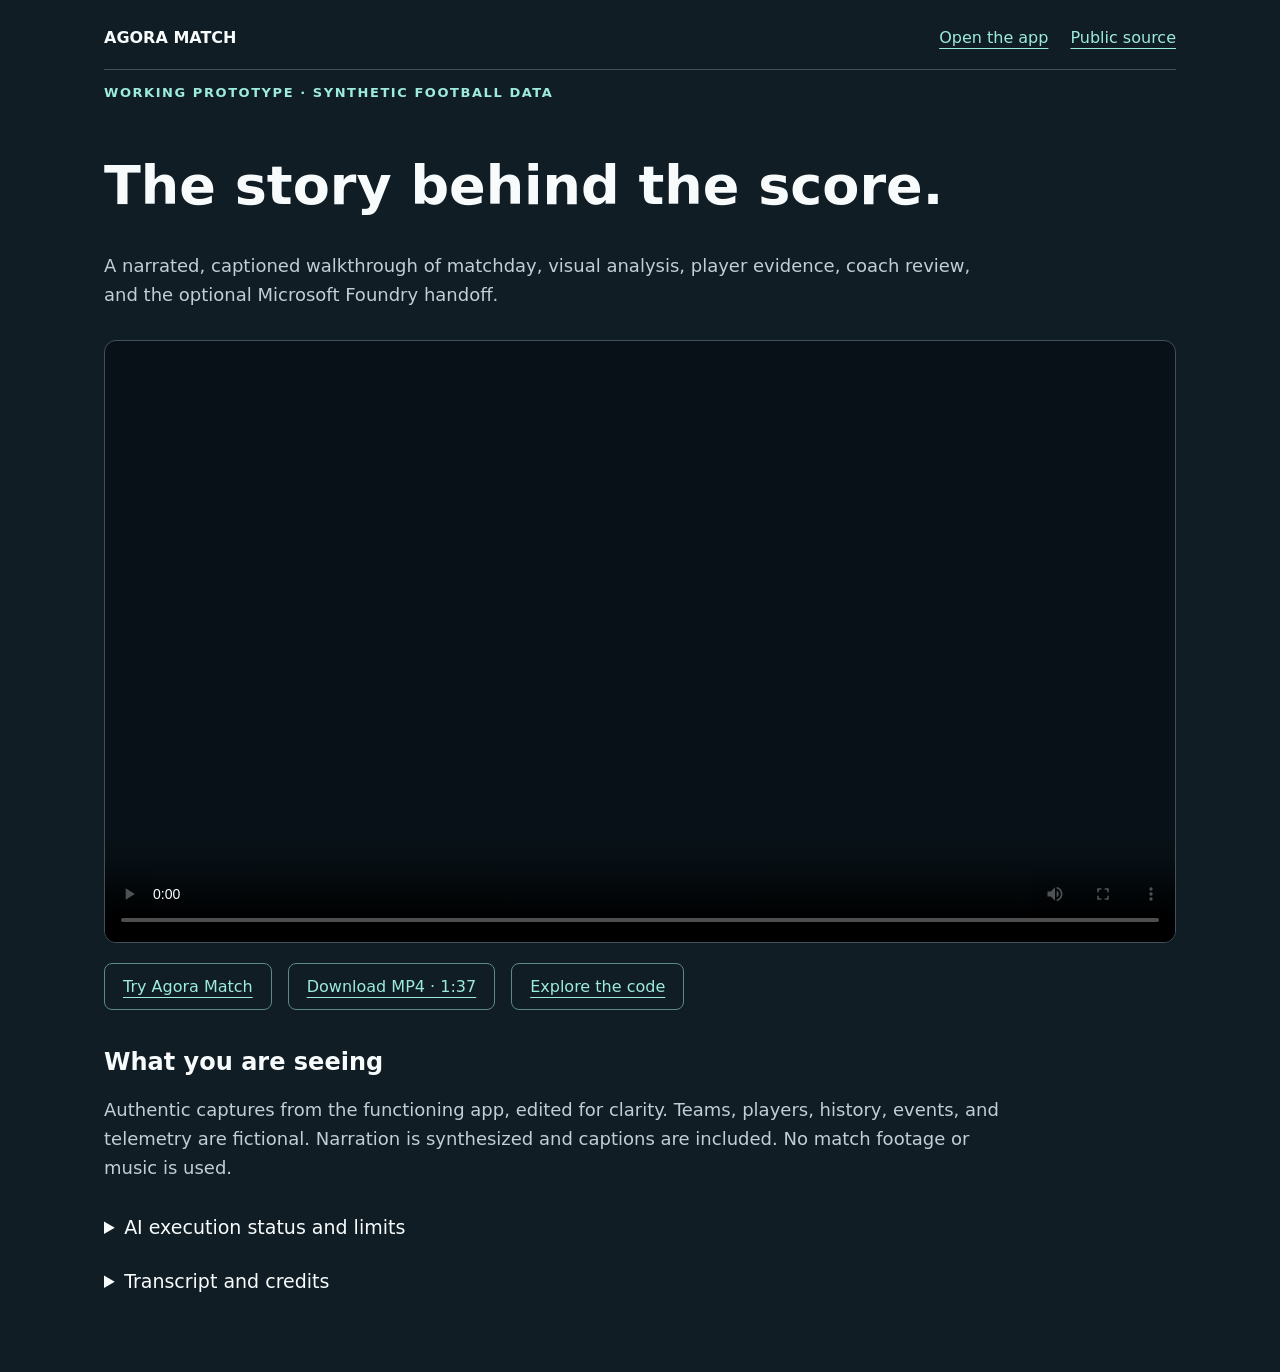
==== static/showcase.html @ c2f85eb6 "Publish Agora Match: reproducible synthetic intelligence, role UI, checked Foundry integration, and " ====
<!doctype html>
<html lang="en">
<head>
  <meta charset="utf-8"><meta name="viewport" content="width=device-width,initial-scale=1">
  <title>Agora Match — the 97-second walkthrough</title>
  <meta name="description" content="See the working Agora Match prototype: three roles, evidence-linked match intelligence, and an optional checked Microsoft Foundry workflow.">
  <style>
    :root{color-scheme:dark;font-family:system-ui,sans-serif;background:#101d25;color:#f7fbfc}
    *{box-sizing:border-box}body{max-width:1120px;margin:auto;padding:28px 24px 64px}header{display:flex;align-items:center;justify-content:space-between;gap:20px;border-bottom:1px solid #40515b;padding-bottom:22px}a{color:#9cebdc;text-underline-offset:5px}nav{display:flex;gap:22px;flex-wrap:wrap}h1{font-size:clamp(30px,5vw,54px);line-height:1.12;max-width:900px;margin-top:52px}p{font-size:18px;line-height:1.6;color:#c1ced5;max-width:900px}video{display:block;width:100%;aspect-ratio:16/9;background:#081117;border:1px solid #40515b;border-radius:12px;margin:30px 0 20px}h2{font-size:24px;margin-top:38px}.links{display:flex;gap:16px;flex-wrap:wrap}.links a{padding:13px 18px;border:1px solid #5d8a82;border-radius:8px}summary{cursor:pointer;padding:16px 0;font-size:19px}details p{font-size:16px}a:focus-visible,summary:focus-visible{outline:3px solid #fff;outline-offset:5px}.label{color:#9cebdc;letter-spacing:.12em;font-size:13px;font-weight:700}
  </style>
</head>
<body>
  <header><strong>AGORA MATCH</strong><nav aria-label="Project links"><a href="/">Open the app</a><a href="https://github.com/rafaelnikitas/agora-match">Public source</a></nav></header>
  <main>
    <p class="label">WORKING PROTOTYPE · SYNTHETIC FOOTBALL DATA</p>
    <h1>The story behind the score.</h1>
    <p>A narrated, captioned walkthrough of matchday, visual analysis, player evidence, coach review, and the optional Microsoft Foundry handoff.</p>
    <video controls preload="metadata" poster="https://playerlens-match-intelligence.russettitan64.chatgpt.site/media/agora-match-poster.jpg" aria-label="Agora Match narrated demonstration">
      <source src="https://playerlens-match-intelligence.russettitan64.chatgpt.site/media/agora-match-demo.mp4" type="video/mp4">
      <track kind="captions" src="https://playerlens-match-intelligence.russettitan64.chatgpt.site/media/agora-match-demo.vtt" srclang="en" label="English" default>
      Your browser cannot play this video. Use the download link below.
    </video>
    <div class="links"><a href="/">Try Agora Match</a><a href="https://playerlens-match-intelligence.russettitan64.chatgpt.site/media/agora-match-demo.mp4" download>Download MP4 · 1:37</a><a href="https://github.com/rafaelnikitas/agora-match">Explore the code</a></div>
    <h2>What you are seeing</h2>
    <p>Authentic captures from the functioning app, edited for clarity. Teams, players, history, events, and telemetry are fictional. Narration is synthesized and captions are included. No match footage or music is used.</p>
    <details><summary>AI execution status and limits</summary><p>The public demo uses deterministic responses. The source includes an optional Microsoft Foundry analyst, narrator, and reviewer workflow. Live model evaluation and Azure deployment remain unverified. Local regression checks are not a live LLM accuracy score. Player positions are minute-sampled; the second-by-second ball path is illustrative interpolation constrained by event locations.</p></details>
    <details><summary>Transcript and credits</summary><p><a href="https://playerlens-match-intelligence.russettitan64.chatgpt.site/media/agora-match-demo.vtt">Read the caption transcript</a>. Voice generated with Piper using the en_US-ljspeech-high voice; the LJ Speech source dataset is public domain. See the repository's demo asset credits for the model card and production details.</p></details>
  </main>
</body>
</html>
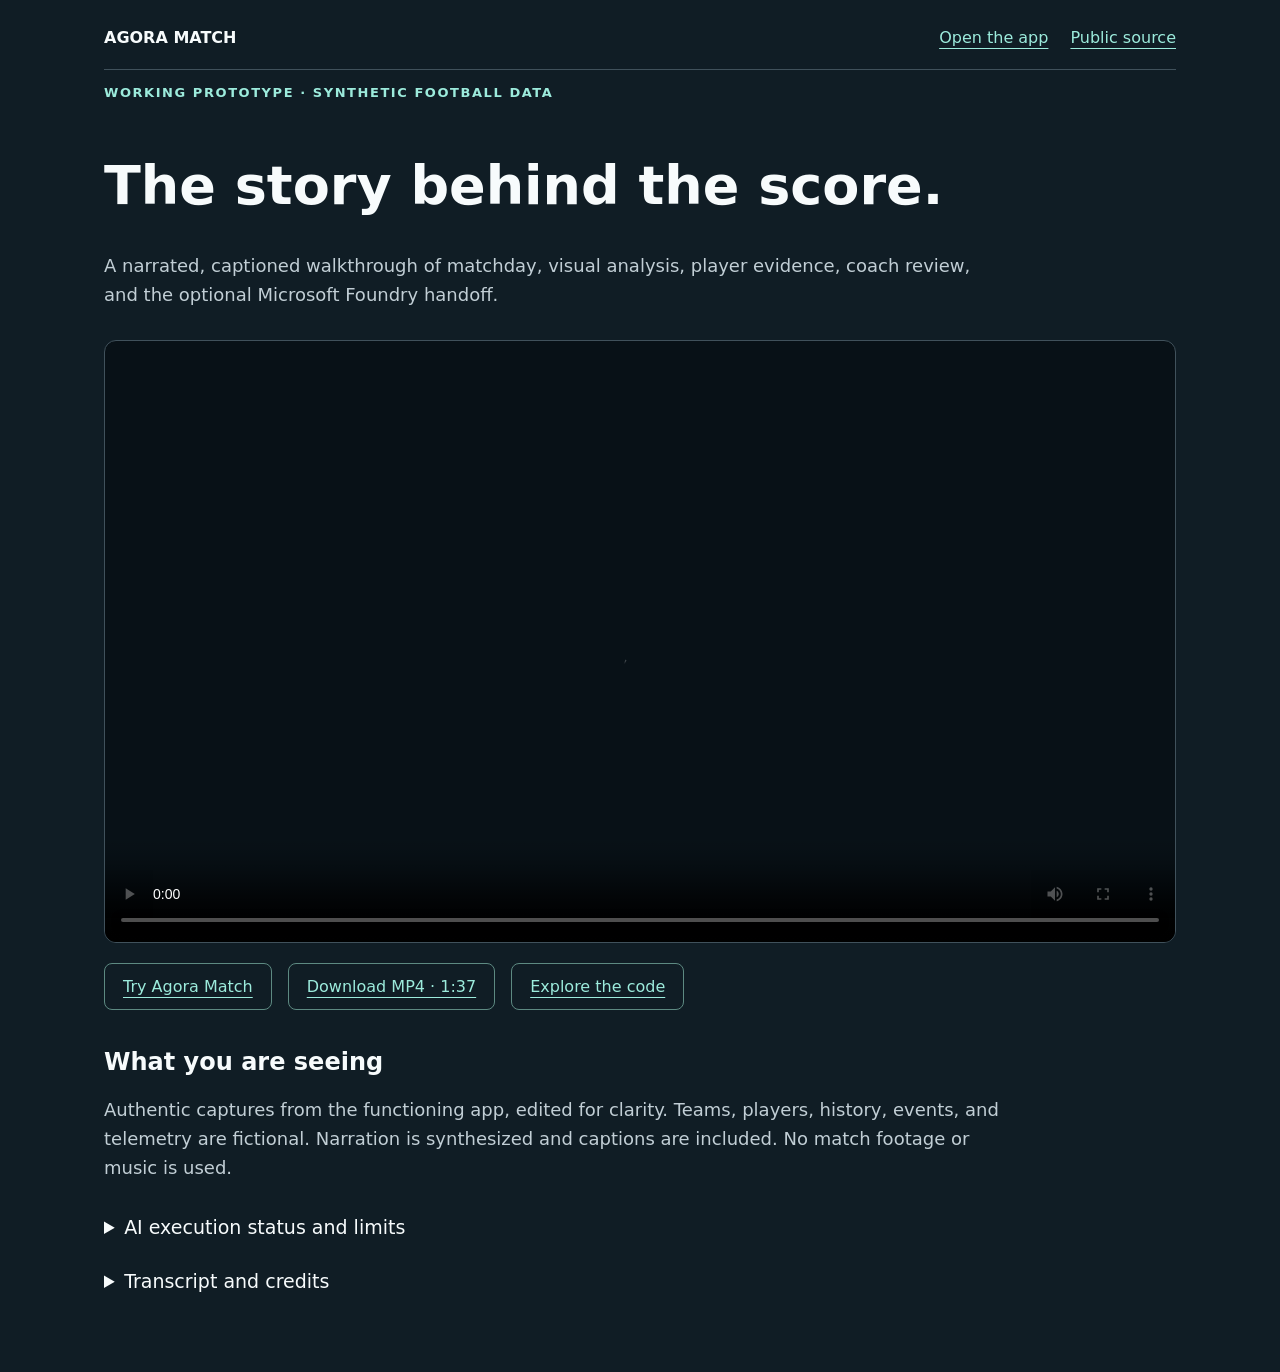
==== commit 59fdaddd: "Avoid duplicate captions in the demo viewer" ====
--- a/static/showcase.html
+++ b/static/showcase.html
@@ -17,7 +17,7 @@
     <p>A narrated, captioned walkthrough of matchday, visual analysis, player evidence, coach review, and the optional Microsoft Foundry handoff.</p>
     <video controls preload="metadata" poster="https://playerlens-match-intelligence.russettitan64.chatgpt.site/media/agora-match-poster.jpg" aria-label="Agora Match narrated demonstration">
       <source src="https://playerlens-match-intelligence.russettitan64.chatgpt.site/media/agora-match-demo.mp4" type="video/mp4">
-      <track kind="captions" src="https://playerlens-match-intelligence.russettitan64.chatgpt.site/media/agora-match-demo.vtt" srclang="en" label="English" default>
+      <track kind="captions" src="https://playerlens-match-intelligence.russettitan64.chatgpt.site/media/agora-match-demo.vtt" srclang="en" label="English">
       Your browser cannot play this video. Use the download link below.
     </video>
     <div class="links"><a href="/">Try Agora Match</a><a href="https://playerlens-match-intelligence.russettitan64.chatgpt.site/media/agora-match-demo.mp4" download>Download MP4 · 1:37</a><a href="https://github.com/rafaelnikitas/agora-match">Explore the code</a></div>
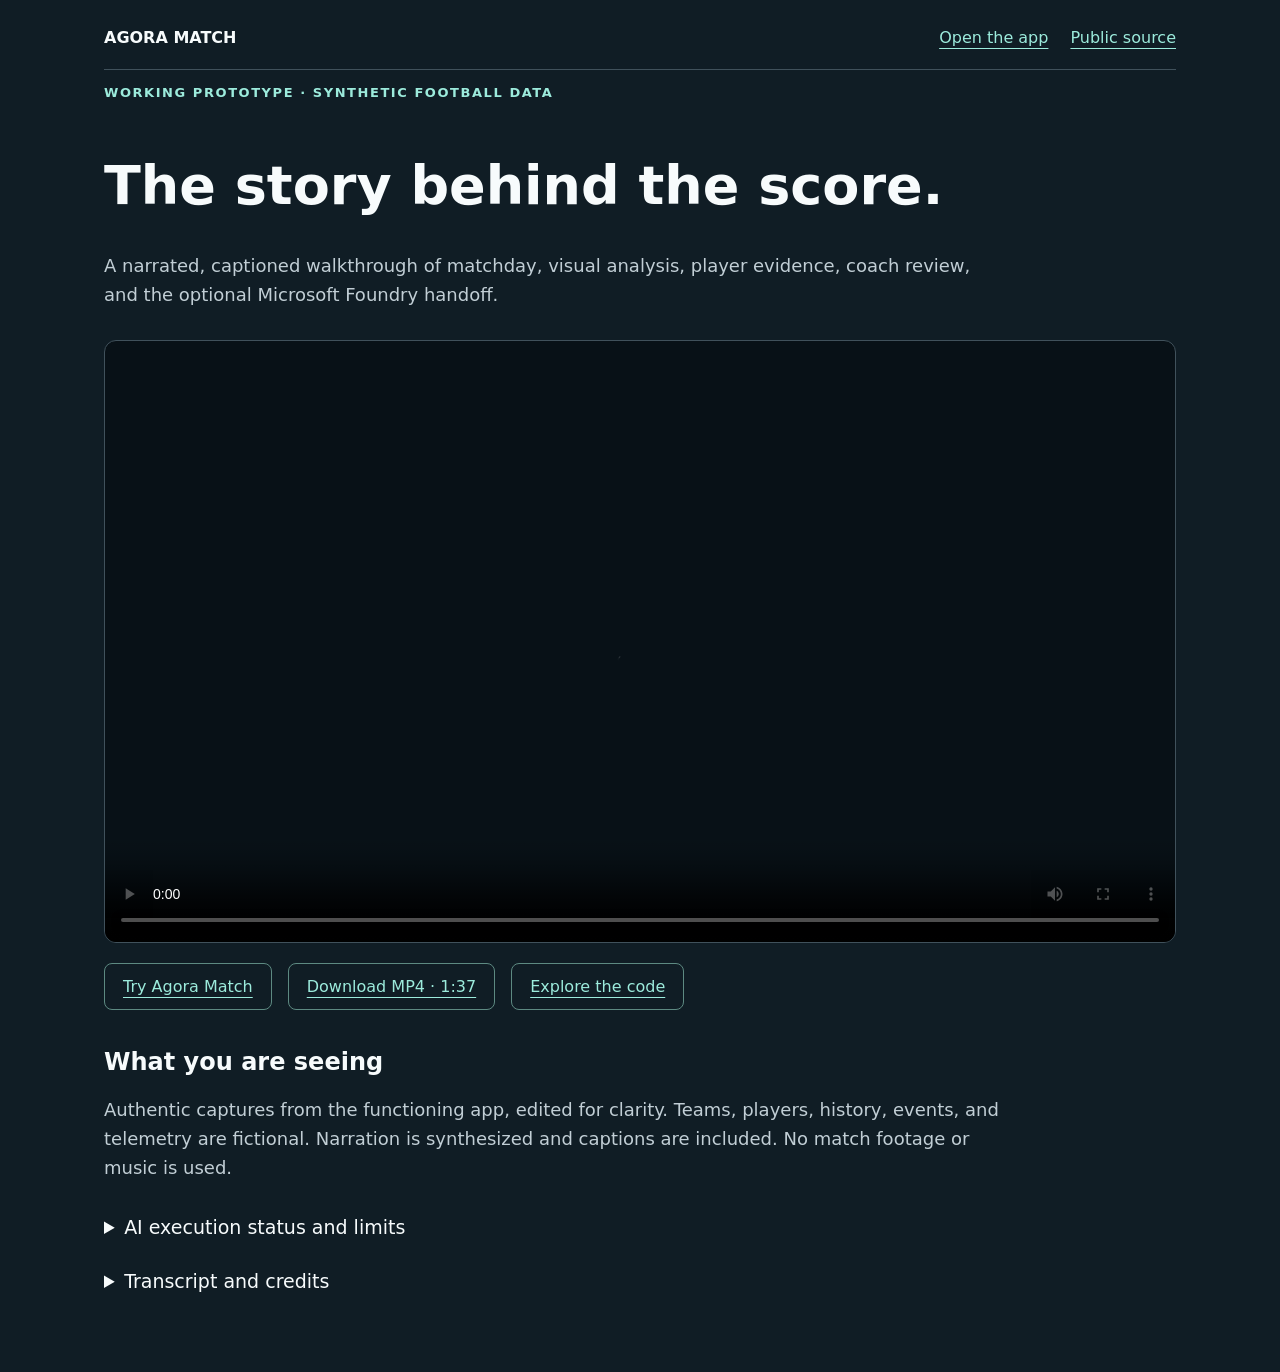
==== commit c628dfa4: "Use the new agoramatch public app and demo URLs throughout documentation" ====
--- a/static/showcase.html
+++ b/static/showcase.html
@@ -15,16 +15,16 @@
     <p class="label">WORKING PROTOTYPE · SYNTHETIC FOOTBALL DATA</p>
     <h1>The story behind the score.</h1>
     <p>A narrated, captioned walkthrough of matchday, visual analysis, player evidence, coach review, and the optional Microsoft Foundry handoff.</p>
-    <video controls preload="metadata" poster="https://playerlens-match-intelligence.russettitan64.chatgpt.site/media/agora-match-poster.jpg" aria-label="Agora Match narrated demonstration">
-      <source src="https://playerlens-match-intelligence.russettitan64.chatgpt.site/media/agora-match-demo.mp4" type="video/mp4">
-      <track kind="captions" src="https://playerlens-match-intelligence.russettitan64.chatgpt.site/media/agora-match-demo.vtt" srclang="en" label="English">
+    <video controls preload="metadata" poster="https://agoramatch.russettitan64.chatgpt.site/media/agora-match-poster.jpg" aria-label="Agora Match narrated demonstration">
+      <source src="https://agoramatch.russettitan64.chatgpt.site/media/agora-match-demo.mp4" type="video/mp4">
+      <track kind="captions" src="https://agoramatch.russettitan64.chatgpt.site/media/agora-match-demo.vtt" srclang="en" label="English">
       Your browser cannot play this video. Use the download link below.
     </video>
-    <div class="links"><a href="/">Try Agora Match</a><a href="https://playerlens-match-intelligence.russettitan64.chatgpt.site/media/agora-match-demo.mp4" download>Download MP4 · 1:37</a><a href="https://github.com/rafaelnikitas/agora-match">Explore the code</a></div>
+    <div class="links"><a href="/">Try Agora Match</a><a href="https://agoramatch.russettitan64.chatgpt.site/media/agora-match-demo.mp4" download>Download MP4 · 1:37</a><a href="https://github.com/rafaelnikitas/agora-match">Explore the code</a></div>
     <h2>What you are seeing</h2>
     <p>Authentic captures from the functioning app, edited for clarity. Teams, players, history, events, and telemetry are fictional. Narration is synthesized and captions are included. No match footage or music is used.</p>
     <details><summary>AI execution status and limits</summary><p>The public demo uses deterministic responses. The source includes an optional Microsoft Foundry analyst, narrator, and reviewer workflow. Live model evaluation and Azure deployment remain unverified. Local regression checks are not a live LLM accuracy score. Player positions are minute-sampled; the second-by-second ball path is illustrative interpolation constrained by event locations.</p></details>
-    <details><summary>Transcript and credits</summary><p><a href="https://playerlens-match-intelligence.russettitan64.chatgpt.site/media/agora-match-demo.vtt">Read the caption transcript</a>. Voice generated with Piper using the en_US-ljspeech-high voice; the LJ Speech source dataset is public domain. See the repository's demo asset credits for the model card and production details.</p></details>
+    <details><summary>Transcript and credits</summary><p><a href="https://agoramatch.russettitan64.chatgpt.site/media/agora-match-demo.vtt">Read the caption transcript</a>. Voice generated with Piper using the en_US-ljspeech-high voice; the LJ Speech source dataset is public domain. See the repository's demo asset credits for the model card and production details.</p></details>
   </main>
 </body>
 </html>
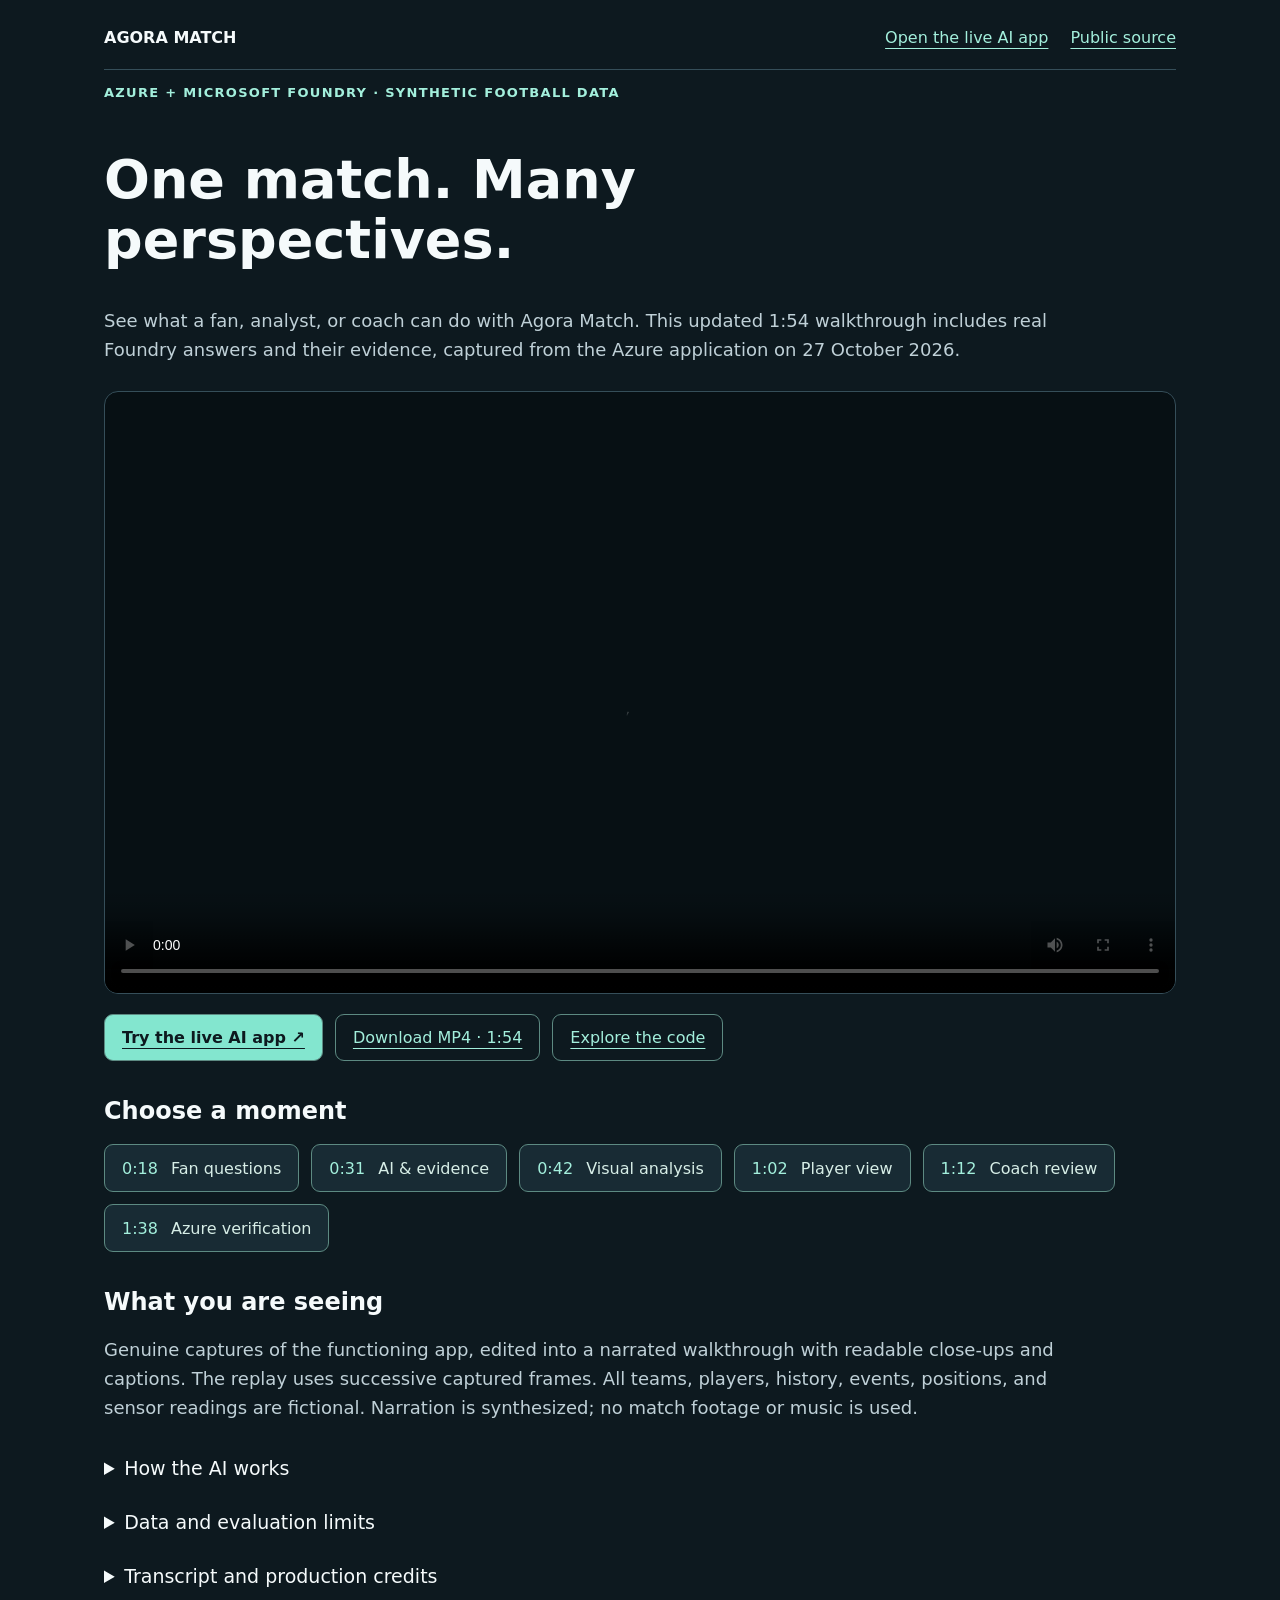
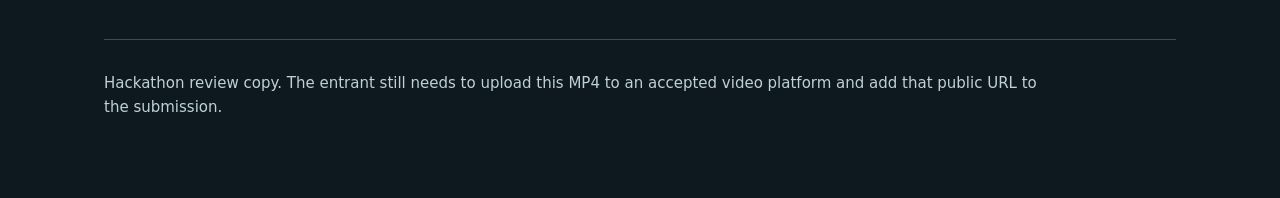
==== commit ddc9a3ba: "Publish updated Azure and Foundry customer demo, captions, and submission notes" ====
--- a/static/showcase.html
+++ b/static/showcase.html
@@ -2,29 +2,41 @@
 <html lang="en">
 <head>
   <meta charset="utf-8"><meta name="viewport" content="width=device-width,initial-scale=1">
-  <title>Agora Match — the 97-second walkthrough</title>
-  <meta name="description" content="See the working Agora Match prototype: three roles, evidence-linked match intelligence, and an optional checked Microsoft Foundry workflow.">
+  <title>Agora Match — Azure &amp; Foundry demo</title>
+  <meta name="description" content="A 114-second customer walkthrough: Fan, Analyst, Coach, real Microsoft Foundry answers, visible evidence, and Azure deployment.">
   <style>
-    :root{color-scheme:dark;font-family:system-ui,sans-serif;background:#101d25;color:#f7fbfc}
-    *{box-sizing:border-box}body{max-width:1120px;margin:auto;padding:28px 24px 64px}header{display:flex;align-items:center;justify-content:space-between;gap:20px;border-bottom:1px solid #40515b;padding-bottom:22px}a{color:#9cebdc;text-underline-offset:5px}nav{display:flex;gap:22px;flex-wrap:wrap}h1{font-size:clamp(30px,5vw,54px);line-height:1.12;max-width:900px;margin-top:52px}p{font-size:18px;line-height:1.6;color:#c1ced5;max-width:900px}video{display:block;width:100%;aspect-ratio:16/9;background:#081117;border:1px solid #40515b;border-radius:12px;margin:30px 0 20px}h2{font-size:24px;margin-top:38px}.links{display:flex;gap:16px;flex-wrap:wrap}.links a{padding:13px 18px;border:1px solid #5d8a82;border-radius:8px}summary{cursor:pointer;padding:16px 0;font-size:19px}details p{font-size:16px}a:focus-visible,summary:focus-visible{outline:3px solid #fff;outline-offset:5px}.label{color:#9cebdc;letter-spacing:.12em;font-size:13px;font-weight:700}
+    :root{color-scheme:dark;font-family:system-ui,sans-serif;background:#0d191f;color:#f5fafb}
+    *{box-sizing:border-box}body{max-width:1120px;margin:auto;padding:28px 24px 64px}header{display:flex;align-items:center;justify-content:space-between;gap:20px;border-bottom:1px solid #354e59;padding-bottom:22px}a{color:#a3efdc;text-underline-offset:5px}nav{display:flex;gap:22px;flex-wrap:wrap}h1{font-size:clamp(30px,5vw,54px);line-height:1.12;max-width:900px;margin-top:46px}p{font-size:18px;line-height:1.6;color:#bfd0d7;max-width:960px}video{display:block;width:100%;aspect-ratio:16/9;background:#071014;border:1px solid #354e59;border-radius:14px;margin:26px 0 20px}h2{font-size:24px;margin-top:36px}.links,.chapters{display:flex;gap:12px;flex-wrap:wrap}.links a,.chapters button{padding:13px 17px;border:1px solid #5d8a82;border-radius:9px;font:inherit}.chapters button{color:#d7eee7;background:#182b34;cursor:pointer;min-height:48px}.links .primary{background:#83e6cf;color:#0d191f;font-weight:700}summary{cursor:pointer;padding:16px 0;font-size:19px}details p{font-size:16px}a:focus-visible,button:focus-visible,summary:focus-visible{outline:3px solid #fff;outline-offset:5px}.label{color:#a3efdc;letter-spacing:.1em;font-size:13px;font-weight:700}.note{font-size:15px}.chapters span{color:#a3efdc;font-variant-numeric:tabular-nums;margin-right:8px}footer{border-top:1px solid #354e59;margin-top:36px;padding-top:16px}
   </style>
 </head>
 <body>
-  <header><strong>AGORA MATCH</strong><nav aria-label="Project links"><a href="/">Open the app</a><a href="https://github.com/rafaelnikitas/agora-match">Public source</a></nav></header>
+  <header><strong>AGORA MATCH</strong><nav aria-label="Project links"><a href="https://agora-demo-d3ysdvzmwpuoi.orangewater-9594c3f1.swedencentral.azurecontainerapps.io/">Open the live AI app</a><a href="https://github.com/rafaelnikitas/agora-match">Public source</a></nav></header>
   <main>
-    <p class="label">WORKING PROTOTYPE · SYNTHETIC FOOTBALL DATA</p>
-    <h1>The story behind the score.</h1>
-    <p>A narrated, captioned walkthrough of matchday, visual analysis, player evidence, coach review, and the optional Microsoft Foundry handoff.</p>
-    <video controls preload="metadata" poster="https://agoramatch.russettitan64.chatgpt.site/media/agora-match-poster.jpg" aria-label="Agora Match narrated demonstration">
-      <source src="https://agoramatch.russettitan64.chatgpt.site/media/agora-match-demo.mp4" type="video/mp4">
-      <track kind="captions" src="https://agoramatch.russettitan64.chatgpt.site/media/agora-match-demo.vtt" srclang="en" label="English">
+    <p class="label">AZURE + MICROSOFT FOUNDRY · SYNTHETIC FOOTBALL DATA</p>
+    <h1>One match. Many perspectives.</h1>
+    <p>See what a fan, analyst, or coach can do with Agora Match. This updated 1:54 walkthrough includes real Foundry answers and their evidence, captured from the Azure application on 27 October 2026.</p>
+    <video id="demo-video" controls playsinline preload="metadata" poster="https://agoramatch.russettitan64.chatgpt.site/media/agora-match-azure-poster.jpg" aria-label="Agora Match narrated Azure and Foundry demonstration">
+      <source src="https://agoramatch.russettitan64.chatgpt.site/media/agora-match-azure-demo.mp4" type="video/mp4">
+      <track kind="captions" src="https://agoramatch.russettitan64.chatgpt.site/media/agora-match-azure-demo.vtt" srclang="en" label="English">
       Your browser cannot play this video. Use the download link below.
     </video>
-    <div class="links"><a href="/">Try Agora Match</a><a href="https://agoramatch.russettitan64.chatgpt.site/media/agora-match-demo.mp4" download>Download MP4 · 1:37</a><a href="https://github.com/rafaelnikitas/agora-match">Explore the code</a></div>
+    <div class="links"><a class="primary" href="https://agora-demo-d3ysdvzmwpuoi.orangewater-9594c3f1.swedencentral.azurecontainerapps.io/">Try the live AI app ↗</a><a href="https://agoramatch.russettitan64.chatgpt.site/media/agora-match-azure-demo.mp4" download>Download MP4 · 1:54</a><a href="https://github.com/rafaelnikitas/agora-match">Explore the code</a></div>
+    <h2>Choose a moment</h2>
+    <div class="chapters" role="group" aria-label="Jump to a video chapter">
+      <button type="button" data-time="18"><span>0:18</span> Fan questions</button>
+      <button type="button" data-time="31"><span>0:31</span> AI &amp; evidence</button>
+      <button type="button" data-time="42"><span>0:42</span> Visual analysis</button>
+      <button type="button" data-time="62"><span>1:02</span> Player view</button>
+      <button type="button" data-time="72"><span>1:12</span> Coach review</button>
+      <button type="button" data-time="98"><span>1:38</span> Azure verification</button>
+    </div>
     <h2>What you are seeing</h2>
-    <p>Authentic captures from the functioning app, edited for clarity. Teams, players, history, events, and telemetry are fictional. Narration is synthesized and captions are included. No match footage or music is used.</p>
-    <details><summary>AI execution status and limits</summary><p>The public demo uses deterministic responses. The source includes an optional Microsoft Foundry analyst, narrator, and reviewer workflow. Live model evaluation and Azure deployment remain unverified. Local regression checks are not a live LLM accuracy score. Player positions are minute-sampled; the second-by-second ball path is illustrative interpolation constrained by event locations.</p></details>
-    <details><summary>Transcript and credits</summary><p><a href="https://agoramatch.russettitan64.chatgpt.site/media/agora-match-demo.vtt">Read the caption transcript</a>. Voice generated with Piper using the en_US-ljspeech-high voice; the LJ Speech source dataset is public domain. See the repository's demo asset credits for the model card and production details.</p></details>
+    <p>Genuine captures of the functioning app, edited into a narrated walkthrough with readable close-ups and captions. The replay uses successive captured frames. All teams, players, history, events, positions, and sensor readings are fictional. Narration is synthesized; no match footage or music is used.</p>
+    <details><summary>How the AI works</summary><p>The Azure app uses managed identity to invoke GPT-OSS-120B in Microsoft Foundry. Three specialist stages share that model: match analyst, audience narrator, and evidence reviewer. Custom Python code orchestrates them, preserves canonical fact values and source IDs, and allows one controlled correction before an evidence fallback. The recorded answers show actual model execution. <a href="https://github.com/rafaelnikitas/agora-match/blob/main/docs/azure-live-verification.md">Read the live verification report</a>.</p></details>
+    <details><summary>Data and evaluation limits</summary><p>The recorded acceptance run passed 21 expected topic/evidence checks with 21 fresh AI answers; five drafts recovered through a bounded correction. These fixed development cases do not establish semantic accuracy or superiority over a single-agent approach. Human quality review remains pending. Player positions are minute-sampled; the ball path is illustrative interpolation constrained by event locations. Coach cues support review and do not diagnose fatigue or establish marking responsibility. The <a href="/">separate static fallback</a> uses deterministic answers.</p></details>
+    <details><summary>Transcript and production credits</summary><p><a href="https://agoramatch.russettitan64.chatgpt.site/media/agora-match-azure-demo.vtt">Read the caption transcript</a>. Voice generated with Piper using en_US-ljspeech-high, based on the public-domain LJ Speech dataset. <a href="https://github.com/rafaelnikitas/agora-match/blob/main/docs/demo-assets.md">Production details and model credits</a>.</p></details>
+    <footer><p class="note">Hackathon review copy. The entrant still needs to upload this MP4 to an accepted video platform and add that public URL to the submission.</p></footer>
   </main>
+  <script>const video=document.getElementById('demo-video');document.querySelectorAll('[data-time]').forEach(button=>button.addEventListener('click',()=>{video.currentTime=Number(button.dataset.time);video.play().catch(()=>{});video.focus();}));</script>
 </body>
 </html>
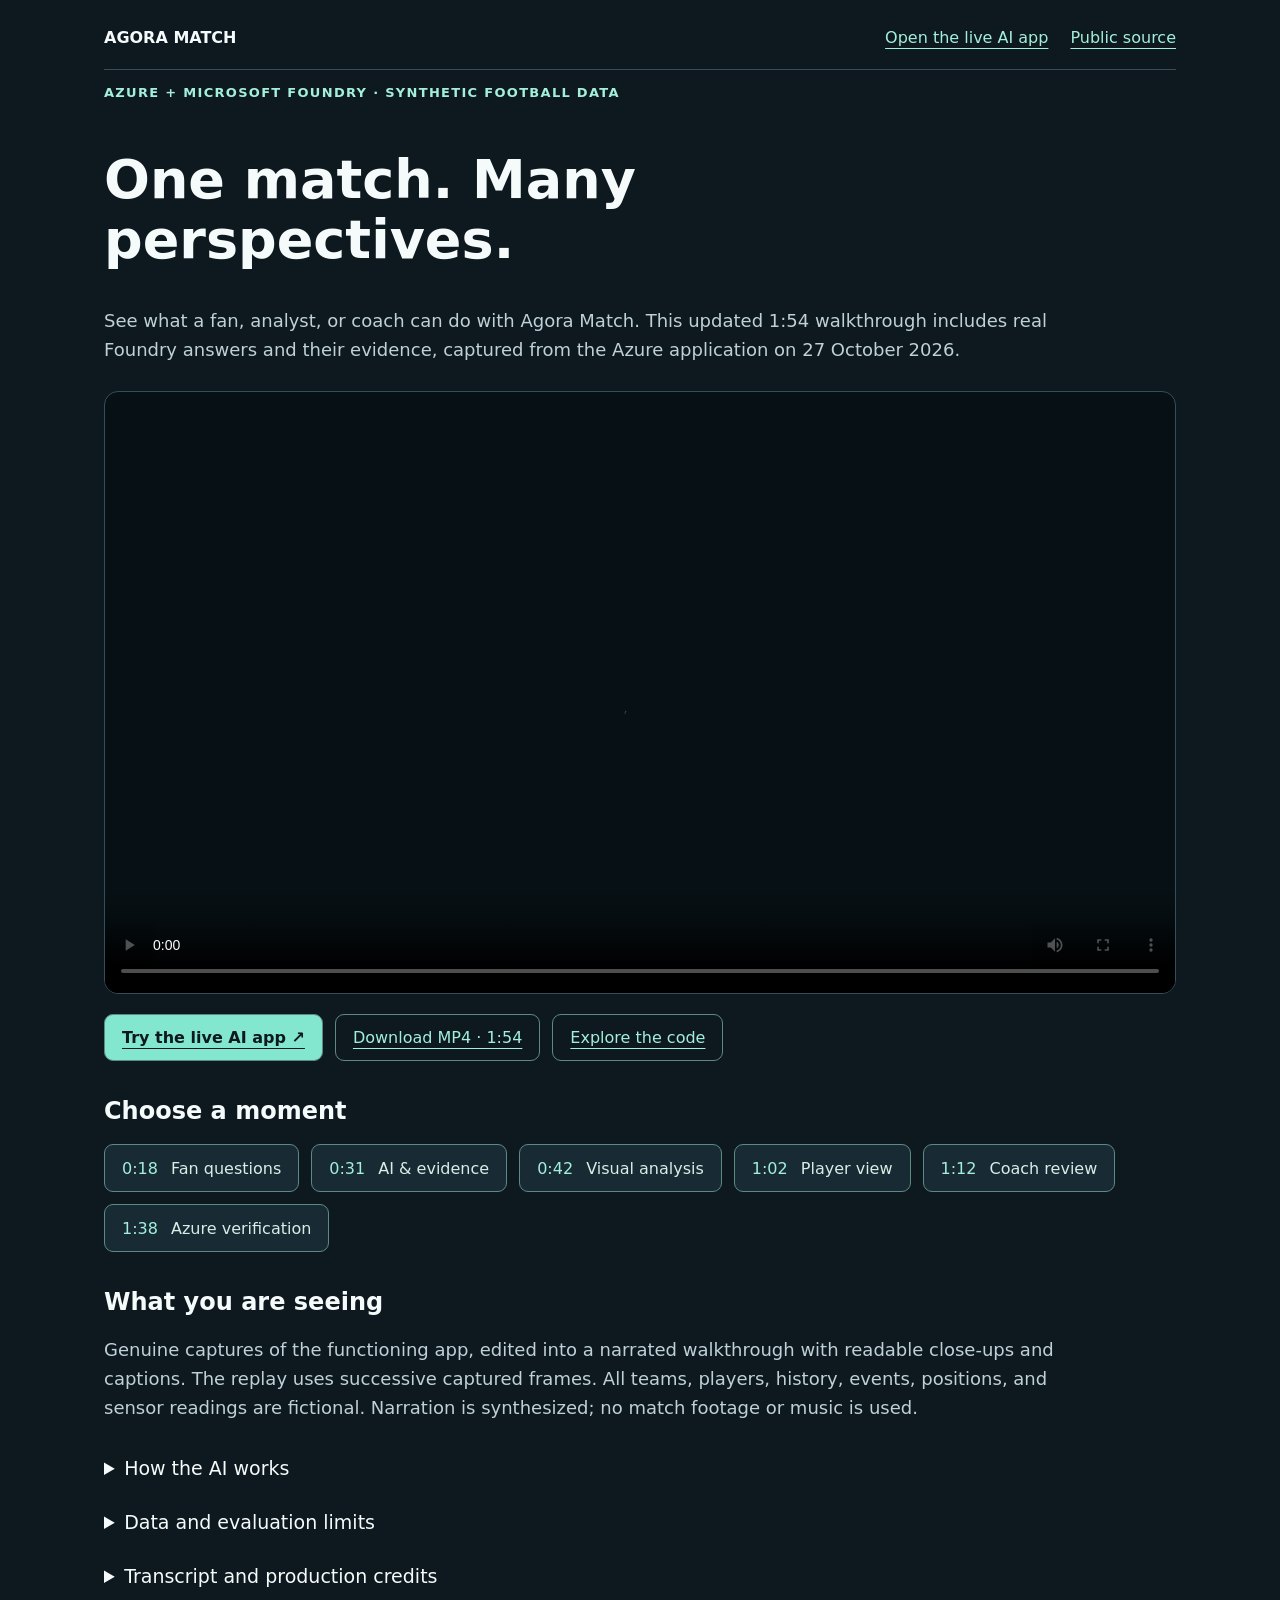
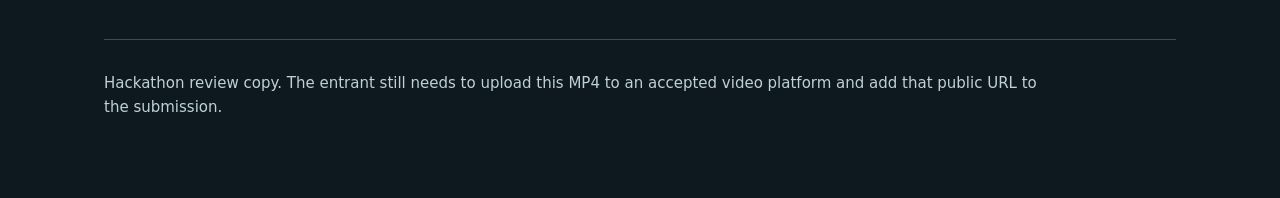
==== commit 4dcd68b4: "Make demo chapter navigation seek reliably on static hosting" ====
--- a/static/showcase.html
+++ b/static/showcase.html
@@ -30,6 +30,7 @@
       <button type="button" data-time="72"><span>1:12</span> Coach review</button>
       <button type="button" data-time="98"><span>1:38</span> Azure verification</button>
     </div>
+    <p id="chapter-status" class="note" role="status" aria-live="polite"></p>
     <h2>What you are seeing</h2>
     <p>Genuine captures of the functioning app, edited into a narrated walkthrough with readable close-ups and captions. The replay uses successive captured frames. All teams, players, history, events, positions, and sensor readings are fictional. Narration is synthesized; no match footage or music is used.</p>
     <details><summary>How the AI works</summary><p>The Azure app uses managed identity to invoke GPT-OSS-120B in Microsoft Foundry. Three specialist stages share that model: match analyst, audience narrator, and evidence reviewer. Custom Python code orchestrates them, preserves canonical fact values and source IDs, and allows one controlled correction before an evidence fallback. The recorded answers show actual model execution. <a href="https://github.com/rafaelnikitas/agora-match/blob/main/docs/azure-live-verification.md">Read the live verification report</a>.</p></details>
@@ -37,6 +38,46 @@
     <details><summary>Transcript and production credits</summary><p><a href="https://agoramatch.russettitan64.chatgpt.site/media/agora-match-azure-demo.vtt">Read the caption transcript</a>. Voice generated with Piper using en_US-ljspeech-high, based on the public-domain LJ Speech dataset. <a href="https://github.com/rafaelnikitas/agora-match/blob/main/docs/demo-assets.md">Production details and model credits</a>.</p></details>
     <footer><p class="note">Hackathon review copy. The entrant still needs to upload this MP4 to an accepted video platform and add that public URL to the submission.</p></footer>
   </main>
-  <script>const video=document.getElementById('demo-video');document.querySelectorAll('[data-time]').forEach(button=>button.addEventListener('click',()=>{video.currentTime=Number(button.dataset.time);video.play().catch(()=>{});video.focus();}));</script>
+  <script>
+    const video=document.getElementById('demo-video');
+    const chapterButtons=[...document.querySelectorAll('[data-time]')];
+    const status=document.getElementById('chapter-status');
+    let seekableSource;
+    async function prepareChapters(){
+      if(!seekableSource){
+        seekableSource=(async()=>{
+          const response=await fetch(video.querySelector('source').src);
+          if(!response.ok) throw new Error('Video unavailable');
+          const blob=await response.blob();
+          const url=URL.createObjectURL(blob);
+          video.pause();
+          const ready=new Promise((resolve,reject)=>{
+            video.addEventListener('loadedmetadata',resolve,{once:true});
+            video.addEventListener('error',reject,{once:true});
+          });
+          video.src=url;
+          video.load();
+          await ready;
+          window.addEventListener('pagehide',()=>URL.revokeObjectURL(url),{once:true});
+        })().catch(error=>{seekableSource=undefined;throw error;});
+      }
+      return seekableSource;
+    }
+    chapterButtons.forEach(button=>button.addEventListener('click',async()=>{
+      chapterButtons.forEach(item=>item.disabled=true);
+      status.textContent='Preparing the selected chapter…';
+      try{
+        await prepareChapters();
+        video.currentTime=Number(button.dataset.time);
+        await video.play();
+        video.focus();
+        status.textContent=button.textContent.trim();
+      }catch(error){
+        status.textContent='Please use the MP4 download if playback is unavailable.';
+      }finally{
+        chapterButtons.forEach(item=>item.disabled=false);
+      }
+    }));
+  </script>
 </body>
 </html>
